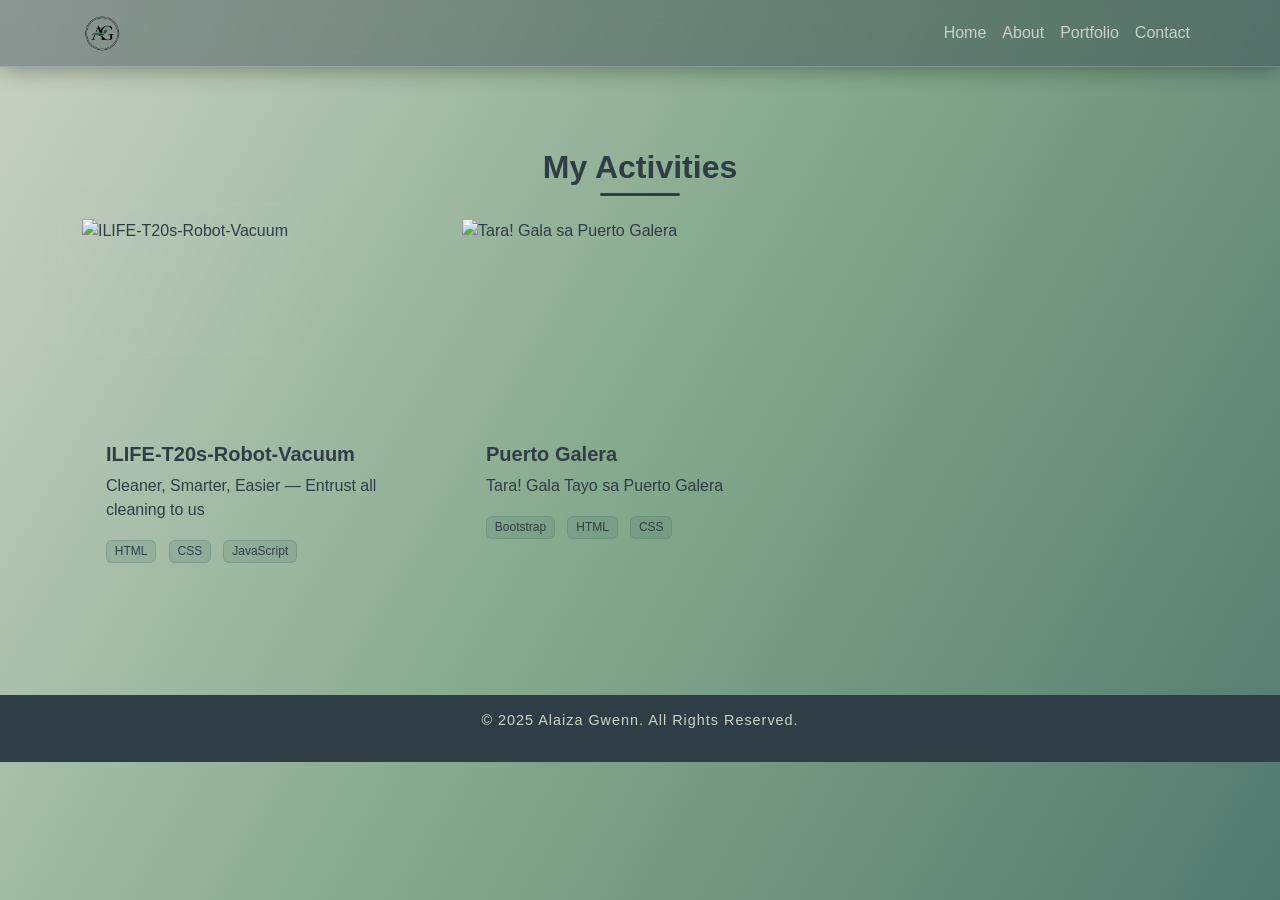
==== activities.html @ 0f711a20 "adding activities.html" ====
<!DOCTYPE html>
<html lang="en">
<head>
  <meta charset="UTF-8" />
  <meta name="viewport" content="width=device-width, initial-scale=1.0" />
  <title>Alaiza Gwenn | Activities</title>

  <link href="https://cdn.jsdelivr.net/npm/bootstrap@5.3.3/dist/css/bootstrap.min.css" rel="stylesheet">

  <style>
    body {
      font-family: 'Poppins', sans-serif;
      margin: 0;
      color: #2F3E46;
      background: linear-gradient(120deg, #CAD2C5, #84A98C, #52796F);
      background-size: cover;
      background-attachment: fixed;
    }

    /* Navbar */
    .navbar {
      background: rgba(47, 62, 70, 0.4);
      backdrop-filter: blur(10px);
      -webkit-backdrop-filter: blur(10px);
      border-bottom: 1px solid rgba(255, 255, 255, 0.2);
      box-shadow: 0 4px 20px rgba(0, 0, 0, 0.3);
    }

    .navbar-nav .nav-link {
      color: #CAD2C5 !important;
      font-weight: 500;
      transition: color 0.3s ease;
    }

    .navbar-nav .nav-link:hover,
    .navbar-nav .nav-link.active {
      color: #ffffff;
    }

    /* Section Title */
    .section-title {
      font-weight: 700;
      text-align: center;
      margin-bottom: 2rem;
      position: relative;
    }

    .section-title::after {
      content: '';
      position: absolute;
      bottom: -10px;
      left: 50%;
      transform: translateX(-50%);
      width: 80px;
      height: 3px;
      background-color: #2F3E46;
      border-radius: 2px;
    }

    /* Card Styles */
    .activity-card {
      background: rgba(255, 255, 255, 0.25);
      border-radius: 15px;
      overflow: hidden;
      box-shadow: 0 8px 25px rgba(0, 0, 0, 0.15);
      transition: transform 0.3s ease, box-shadow 0.3s ease;
      height: 100%;
      text-decoration: none;
      color: inherit;
      backdrop-filter: blur(10px);
      -webkit-backdrop-filter: blur(10px);
    }

    .activity-card:hover {
      transform: translateY(-10px);
      box-shadow: 0 12px 30px rgba(0, 0, 0, 0.25);
    }

    .activity-img {
      height: 200px;
      overflow: hidden;
    }

    .activity-img img {
      width: 100%;
      height: 100%;
      object-fit: cover;
      transition: transform 0.5s ease;
    }

    .activity-card:hover img {
      transform: scale(1.05);
    }

    .activity-content {
      padding: 1.5rem;
    }

    .badge-custom {
      background: rgba(82, 121, 111, 0.2);
      color: #2F3E46;
      border: 1px solid rgba(82, 121, 111, 0.3);
      font-weight: 500;
    }

    footer {
      background-color: #2F3E46;
      color: #CAD2C5;
      text-align: center;
      padding: 15px 0;
      margin-top: 60px;
      font-size: 0.9rem;
      letter-spacing: 1px;
    }
  </style>
</head>
<body>

  <!-- Navbar -->
  <nav class="navbar navbar-expand-lg navbar-dark fixed-top">
    <div class="container">
      <a class="navbar-brand" href="index.html">
        <img src="logo_name.png" alt="Logo" style="height:40px; width:auto;">
      </a>

      <button class="navbar-toggler" type="button" data-bs-toggle="collapse" data-bs-target="#navbarNav">
        <span class="navbar-toggler-icon"></span>
      </button>

      <div class="collapse navbar-collapse justify-content-end" id="navbarNav">
        <ul class="navbar-nav">
          <li class="nav-item"><a class="nav-link" href="index.html#home">Home</a></li>
          <li class="nav-item"><a class="nav-link" href="index.html#about">About</a></li>
          <li class="nav-item"><a class="nav-link active" href="activities.html">Portfolio</a></li>
          <li class="nav-item"><a class="nav-link" href="index.html#contact">Contact</a></li>
        </ul>
      </div>
    </div>
  </nav>

  <!-- Activities Section -->
  <section class="py-5" style="margin-top: 100px;">
    <div class="container">
      <h2 class="section-title">My Activities</h2>

      <div class="row g-4">

        <!-- Activity 4 -->
        <div class="col-md-6 col-lg-4">
          <a href="https://alaizagwenn.github.io/ILIFE-T20s-Robot-Vacuum/" target="_blank" class="activity-card">
            <div class="activity-img">
              <img src="https://my.iliferobot.com/u_file/photo/products_detail/t20s_m/T20s_03-1.png" alt="ILIFE-T20s-Robot-Vacuum">
            </div>
            <div class="activity-content">
              <h5 class="fw-bold">ILIFE-T20s-Robot-Vacuum</h5>
              <p>Cleaner, Smarter, Easier — Entrust all cleaning to us</p>
              <div class="mt-3">
                <span class="badge badge-custom me-2">HTML</span>
                <span class="badge badge-custom me-2">CSS</span>
                <span class="badge badge-custom">JavaScript</span>
              </div>
            </div>
          </a>
        </div>

        <!-- Activity 5 -->
        <div class="col-md-6 col-lg-4">
          <a href="https://alaizagwenn.github.io/Puerto-Galera/" target="_blank" class="activity-card">
            <div class="activity-img">
              <img src="images/the_view_point.jpg" alt="Tara! Gala sa Puerto Galera">
            </div>
            <div class="activity-content">
              <h5 class="fw-bold">Puerto Galera</h5>
              <p>Tara! Gala Tayo sa Puerto Galera</p>
              <div class="mt-3">
                <span class="badge badge-custom me-2">Bootstrap</span>
                <span class="badge badge-custom me-2">HTML</span>
                <span class="badge badge-custom">CSS</span>
              </div>
            </div>
          </a>
        </div>

      </div>
    </div>
  </section>

  <!-- Footer -->
  <footer>
    <p>&copy; 2025 Alaiza Gwenn. All Rights Reserved.</p>
  </footer>

  <script src="https://cdn.jsdelivr.net/npm/bootstrap@5.3.3/dist/js/bootstrap.bundle.min.js"></script>
</body>
</html>
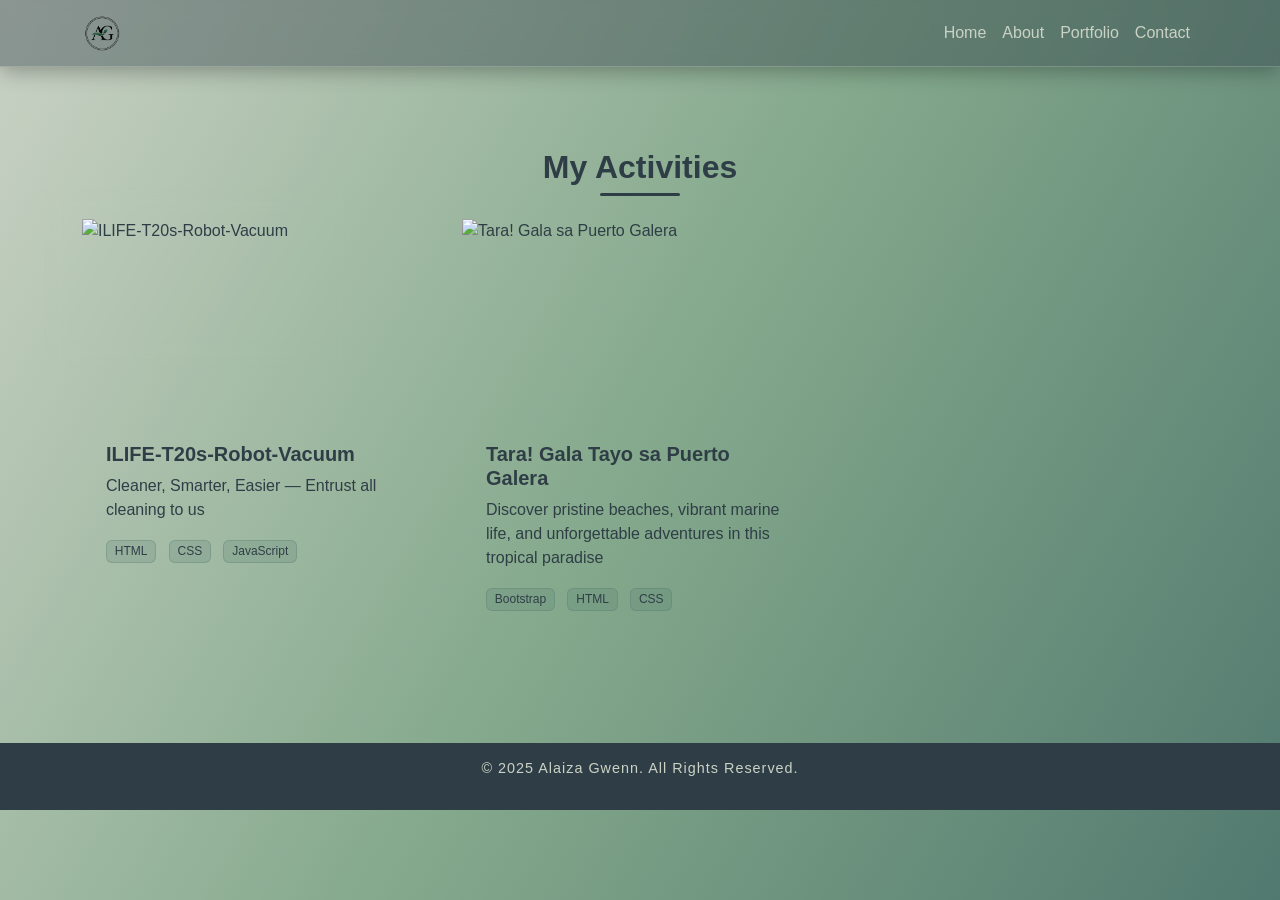
==== commit 4d2d7241: "add activities" ====
--- a/activities.html
+++ b/activities.html
@@ -170,8 +170,8 @@
               <img src="images/the_view_point.jpg" alt="Tara! Gala sa Puerto Galera">
             </div>
             <div class="activity-content">
-              <h5 class="fw-bold">Puerto Galera</h5>
-              <p>Tara! Gala Tayo sa Puerto Galera</p>
+              <h5 class="fw-bold">Tara! Gala Tayo sa Puerto Galera</h5>
+              <p>Discover pristine beaches, vibrant marine life, and unforgettable adventures in this tropical paradise</p>
               <div class="mt-3">
                 <span class="badge badge-custom me-2">Bootstrap</span>
                 <span class="badge badge-custom me-2">HTML</span>
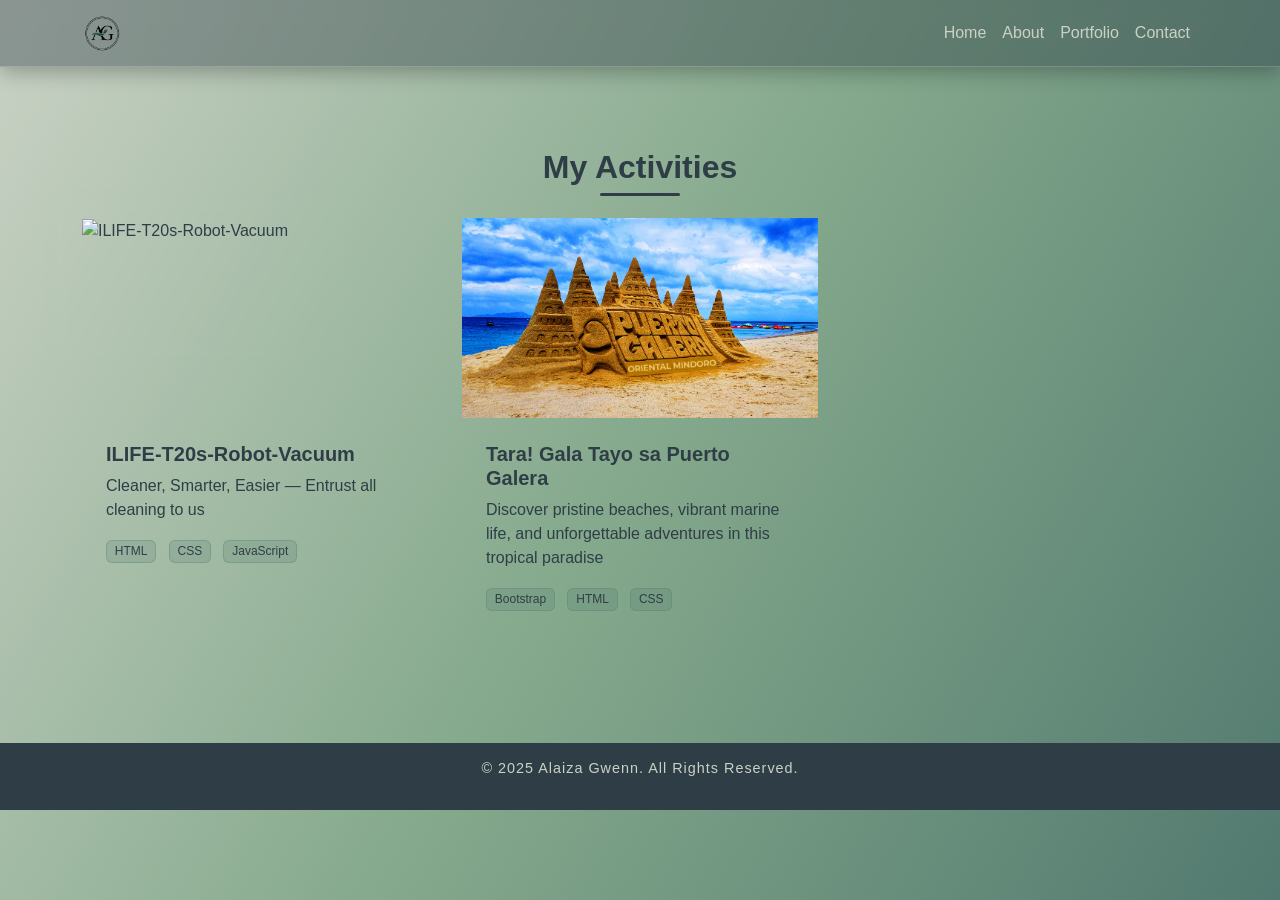
==== commit 1944e46c: "update index" ====
--- a/activities.html
+++ b/activities.html
@@ -167,7 +167,7 @@
         <div class="col-md-6 col-lg-4">
           <a href="https://alaizagwenn.github.io/Puerto-Galera/" target="_blank" class="activity-card">
             <div class="activity-img">
-              <img src="images/the_view_point.jpg" alt="Tara! Gala sa Puerto Galera">
+              <img src="images/bgpic.jpg" alt="Tara! Gala sa Puerto Galera">
             </div>
             <div class="activity-content">
               <h5 class="fw-bold">Tara! Gala Tayo sa Puerto Galera</h5>
@@ -193,3 +193,4 @@
   <script src="https://cdn.jsdelivr.net/npm/bootstrap@5.3.3/dist/js/bootstrap.bundle.min.js"></script>
 </body>
 </html>
+
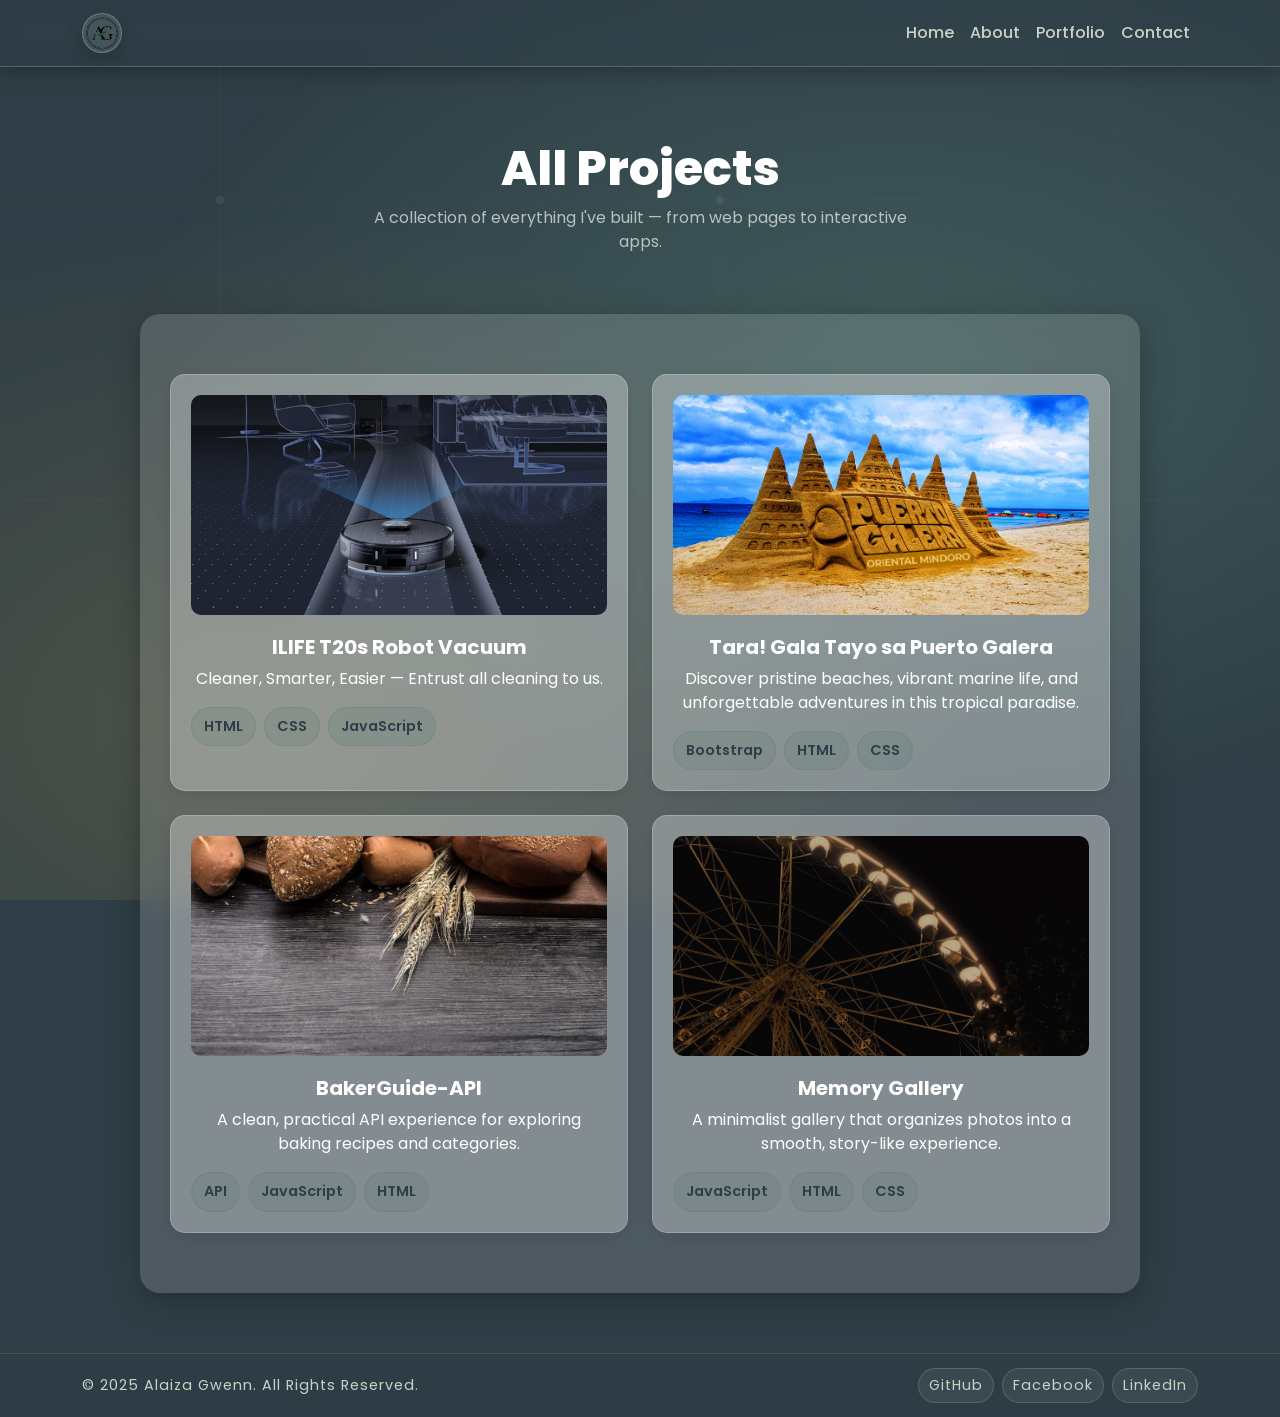
==== commit 559e7958: "hupdated designs" ====
--- a/activities.html
+++ b/activities.html
@@ -3,130 +3,118 @@
 <head>
   <meta charset="UTF-8" />
   <meta name="viewport" content="width=device-width, initial-scale=1.0" />
-  <title>Alaiza Gwenn | Activities</title>
-
+  <title>All Projects | Alaiza Gwenn</title>
+
+  <link rel="preconnect" href="https://fonts.googleapis.com">
+  <link rel="preconnect" href="https://fonts.gstatic.com" crossorigin>
+  <link href="https://fonts.googleapis.com/css2?family=Poppins:wght@300;400;500;600;700&display=swap" rel="stylesheet">
   <link href="https://cdn.jsdelivr.net/npm/bootstrap@5.3.3/dist/css/bootstrap.min.css" rel="stylesheet">
 
   <style>
+    :root {
+      --sage: #CAD2C5; --sage-2: #84A98C; --accent: #52796F; --dark: #2F3E46;
+    }
+    html { scroll-behavior: smooth; scroll-padding-top: 90px; }
     body {
-      font-family: 'Poppins', sans-serif;
-      margin: 0;
-      color: #2F3E46;
-      background: linear-gradient(120deg, #CAD2C5, #84A98C, #52796F);
-      background-size: cover;
+      font-family: 'Poppins', sans-serif; margin: 0; color: #2F3E46;
+      overflow-x: hidden; min-height: 100vh;
+      background:
+        radial-gradient(ellipse at 70% 40%, rgba(82,121,111,0.25) 0%, rgba(47,62,70,0) 60%),
+        radial-gradient(ellipse at 20% 80%, rgba(201,168,76,0.10) 0%, rgba(47,62,70,0) 50%),
+        #2F3E46;
       background-attachment: fixed;
     }
 
-    /* Navbar */
-    .navbar {
-      background: rgba(47, 62, 70, 0.4);
-      backdrop-filter: blur(10px);
-      -webkit-backdrop-filter: blur(10px);
-      border-bottom: 1px solid rgba(255, 255, 255, 0.2);
-      box-shadow: 0 4px 20px rgba(0, 0, 0, 0.3);
-    }
-
-    .navbar-nav .nav-link {
-      color: #CAD2C5 !important;
-      font-weight: 500;
-      transition: color 0.3s ease;
-    }
-
-    .navbar-nav .nav-link:hover,
-    .navbar-nav .nav-link.active {
-      color: #ffffff;
-    }
-
-    /* Section Title */
-    .section-title {
-      font-weight: 700;
-      text-align: center;
-      margin-bottom: 2rem;
-      position: relative;
-    }
-
-    .section-title::after {
-      content: '';
-      position: absolute;
-      bottom: -10px;
-      left: 50%;
-      transform: translateX(-50%);
-      width: 80px;
-      height: 3px;
-      background-color: #2F3E46;
-      border-radius: 2px;
-    }
-
-    /* Card Styles */
-    .activity-card {
-      background: rgba(255, 255, 255, 0.25);
-      border-radius: 15px;
-      overflow: hidden;
-      box-shadow: 0 8px 25px rgba(0, 0, 0, 0.15);
-      transition: transform 0.3s ease, box-shadow 0.3s ease;
-      height: 100%;
-      text-decoration: none;
-      color: inherit;
-      backdrop-filter: blur(10px);
-      -webkit-backdrop-filter: blur(10px);
-    }
-
-    .activity-card:hover {
-      transform: translateY(-10px);
-      box-shadow: 0 12px 30px rgba(0, 0, 0, 0.25);
-    }
-
-    .activity-img {
-      height: 200px;
-      overflow: hidden;
-    }
-
-    .activity-img img {
-      width: 100%;
-      height: 100%;
-      object-fit: cover;
-      transition: transform 0.5s ease;
-    }
-
-    .activity-card:hover img {
-      transform: scale(1.05);
-    }
-
-    .activity-content {
-      padding: 1.5rem;
-    }
-
-    .badge-custom {
-      background: rgba(82, 121, 111, 0.2);
-      color: #2F3E46;
-      border: 1px solid rgba(82, 121, 111, 0.3);
-      font-weight: 500;
-    }
-
-    footer {
-      background-color: #2F3E46;
-      color: #CAD2C5;
-      text-align: center;
-      padding: 15px 0;
-      margin-top: 60px;
-      font-size: 0.9rem;
-      letter-spacing: 1px;
-    }
+    .global-bg {
+      position: fixed; inset: 0; z-index: 0; pointer-events: none;
+      background:
+        radial-gradient(ellipse at 70% 40%, rgba(82,121,111,0.28) 0%, rgba(47,62,70,0) 60%),
+        radial-gradient(ellipse at 20% 80%, rgba(201,168,76,0.10) 0%, rgba(47,62,70,0) 50%);
+    }
+    .global-lines { position: fixed; inset: 0; z-index: 0; opacity: 0.07; pointer-events: none; overflow: hidden; }
+    .global-lines svg { width: 100%; height: 100%; }
+
+    .navbar-glass {
+      background: rgba(47,62,70,0.4) !important; backdrop-filter: blur(10px);
+      border-bottom: 1px solid rgba(255,255,255,0.2); box-shadow: 0 4px 20px rgba(0,0,0,0.3);
+    }
+    .navbar-glass .nav-link {
+      color: var(--sage) !important; font-weight: 500;
+      transition: color 0.25s ease, transform 0.25s ease; border-radius: 999px; padding: 0.45rem 0.75rem;
+    }
+    .navbar-glass .nav-link:hover { color: #ffffff !important; transform: translateY(-1px); }
+    .logo-circle {
+      width: 40px; height: 40px; border-radius: 999px; overflow: hidden;
+      border: 1px solid rgba(255,255,255,0.22); background: rgba(255,255,255,0.12);
+      display: flex; align-items: center; justify-content: center; box-shadow: 0 8px 20px rgba(0,0,0,0.18);
+    }
+    .logo-circle img { width: 100%; height: 100%; object-fit: cover; }
+    .page-hero {
+      padding: 140px 0 60px; text-align: center; color: white; position: relative; z-index: 2;
+    }
+    .page-hero h1 { font-weight: 800; font-size: clamp(2rem, 4vw, 3rem); }
+    .page-hero p  { color: rgba(255,255,255,0.65); max-width: 560px; margin: 0 auto; }
+    .section-panel {
+      background: rgba(255,255,255,0.15); border-radius: 20px;
+      backdrop-filter: blur(15px); box-shadow: 0 8px 30px rgba(0,0,0,0.25);
+      margin: 0 auto 60px; width: 85%; max-width: 1000px;
+      padding: 60px 30px; text-align: center; color: white; position: relative; z-index: 2;
+    }
+    .project-link { text-decoration: none; color: inherit; }
+    .project-card {
+      background: rgba(255,255,255,0.3); border-radius: 15px; overflow: hidden;
+      box-shadow: 0 4px 15px rgba(0,0,0,0.1); border: 1px solid rgba(255,255,255,0.22);
+      transition: transform 0.25s ease, box-shadow 0.25s ease; height: 100%;
+    }
+    .project-card:hover { transform: translateY(-7px); box-shadow: 0 12px 30px rgba(0,0,0,0.2); }
+    .project-img {
+      width: calc(100% - 40px); height: 220px; object-fit: cover; display: block;
+      border-radius: 10px; margin: 20px auto; transition: transform 0.35s ease;
+    }
+    .project-card:hover .project-img { transform: scale(1.04); }
+    .project-body { padding: 0 20px 20px 20px; }
+    .project-badge {
+      display: inline-block; padding: 8px 12px; border-radius: 999px;
+      background: rgba(82,121,111,0.18); border: 1px solid rgba(82,121,111,0.28);
+      color: var(--dark); font-weight: 600; font-size: 0.9rem;
+    }
+    .site-footer {
+      background: rgba(47,62,70,0.65); backdrop-filter: blur(10px);
+      border-top: 1px solid rgba(255,255,255,0.10); color: var(--sage);
+      font-size: 0.9rem; letter-spacing: 1px; padding: 14px 0; position: relative; z-index: 2;
+    }
+    .footer-social a {
+      color: var(--sage); text-decoration: none; transition: color 0.2s ease, transform 0.2s ease;
+      display: inline-flex; padding: 6px 10px; border-radius: 999px;
+      border: 1px solid rgba(255,255,255,0.15); background: rgba(255,255,255,0.06);
+    }
+    .footer-social a:hover { color: #ffffff; transform: translateY(-1px); }
   </style>
 </head>
 <body>
 
-  <!-- Navbar -->
-  <nav class="navbar navbar-expand-lg navbar-dark fixed-top">
+  <div class="global-bg" aria-hidden="true"></div>
+  <div class="global-lines" aria-hidden="true">
+    <svg viewBox="0 0 1440 900" preserveAspectRatio="xMidYMid slice">
+      <line x1="0" y1="200" x2="1440" y2="200" stroke="white" stroke-width="0.5"/>
+      <line x1="0" y1="500" x2="1440" y2="500" stroke="white" stroke-width="0.5"/>
+      <line x1="300" y1="0" x2="300" y2="900" stroke="white" stroke-width="0.5"/>
+      <line x1="800" y1="0" x2="800" y2="900" stroke="white" stroke-width="0.5"/>
+      <line x1="1200" y1="0" x2="1200" y2="900" stroke="white" stroke-width="0.5"/>
+      <circle cx="300" cy="200" r="4" fill="white"/>
+      <circle cx="800" cy="200" r="4" fill="white"/>
+      <circle cx="1200" cy="500" r="4" fill="white"/>
+    </svg>
+  </div>
+
+  <nav class="navbar navbar-expand-lg navbar-dark fixed-top navbar-glass">
     <div class="container">
-      <a class="navbar-brand" href="index.html">
-        <img src="logo_name.png" alt="Logo" style="height:40px; width:auto;">
+      <a class="navbar-brand" href="index.html" aria-label="Home">
+        <div class="logo-circle"><img src="logo_name.png" alt="Alaiza Gwenn logo"></div>
       </a>
-
       <button class="navbar-toggler" type="button" data-bs-toggle="collapse" data-bs-target="#navbarNav">
         <span class="navbar-toggler-icon"></span>
       </button>
-
       <div class="collapse navbar-collapse justify-content-end" id="navbarNav">
         <ul class="navbar-nav">
           <li class="nav-item"><a class="nav-link" href="index.html#home">Home</a></li>
@@ -138,59 +126,91 @@
     </div>
   </nav>
 
-  <!-- Activities Section -->
-  <section class="py-5" style="margin-top: 100px;">
-    <div class="container">
-      <h2 class="section-title">My Activities</h2>
-
-      <div class="row g-4">
-
-        <!-- Activity 4 -->
-        <div class="col-md-6 col-lg-4">
-          <a href="https://alaizagwenn.github.io/ILIFE-T20s-Robot-Vacuum/" target="_blank" class="activity-card">
-            <div class="activity-img">
-              <img src="https://my.iliferobot.com/u_file/photo/products_detail/t20s_m/T20s_03-1.png" alt="ILIFE-T20s-Robot-Vacuum">
-            </div>
-            <div class="activity-content">
-              <h5 class="fw-bold">ILIFE-T20s-Robot-Vacuum</h5>
-              <p>Cleaner, Smarter, Easier — Entrust all cleaning to us</p>
-              <div class="mt-3">
-                <span class="badge badge-custom me-2">HTML</span>
-                <span class="badge badge-custom me-2">CSS</span>
-                <span class="badge badge-custom">JavaScript</span>
-              </div>
-            </div>
-          </a>
-        </div>
-
-        <!-- Activity 5 -->
-        <div class="col-md-6 col-lg-4">
-          <a href="https://alaizagwenn.github.io/Puerto-Galera/" target="_blank" class="activity-card">
-            <div class="activity-img">
-              <img src="images/bgpic.jpg" alt="Tara! Gala sa Puerto Galera">
-            </div>
-            <div class="activity-content">
-              <h5 class="fw-bold">Tara! Gala Tayo sa Puerto Galera</h5>
-              <p>Discover pristine beaches, vibrant marine life, and unforgettable adventures in this tropical paradise</p>
-              <div class="mt-3">
-                <span class="badge badge-custom me-2">Bootstrap</span>
-                <span class="badge badge-custom me-2">HTML</span>
-                <span class="badge badge-custom">CSS</span>
-              </div>
-            </div>
-          </a>
-        </div>
-
+  <div class="page-hero">
+    <h1>All Projects</h1>
+    <p class="mt-2">A collection of everything I've built — from web pages to interactive apps.</p>
+  </div>
+
+  <section class="section-panel">
+    <div class="row g-4">
+      <div class="col-md-6">
+        <a href="https://alaizagwenn.github.io/ILIFE-T20s-Robot-Vacuum/" target="_blank" class="project-link">
+          <div class="project-card">
+            <img src="images/robot.png" alt="ILIFE T20s Robot Vacuum" class="project-img">
+            <div class="project-body">
+              <h5 class="fw-bold mb-2">ILIFE T20s Robot Vacuum</h5>
+              <p>Cleaner, Smarter, Easier — Entrust all cleaning to us.</p>
+              <div class="mt-3 d-flex flex-wrap gap-2">
+                <span class="project-badge">HTML</span>
+                <span class="project-badge">CSS</span>
+                <span class="project-badge">JavaScript</span>
+              </div>
+            </div>
+          </div>
+        </a>
+      </div>
+      <div class="col-md-6">
+        <a href="https://alaizagwenn.github.io/Puerto-Galera/" target="_blank" class="project-link">
+          <div class="project-card">
+            <img src="images/bgpic.jpg" alt="Tara! Gala Tayo sa Puerto Galera" class="project-img">
+            <div class="project-body">
+              <h5 class="fw-bold mb-2">Tara! Gala Tayo sa Puerto Galera</h5>
+              <p>Discover pristine beaches, vibrant marine life, and unforgettable adventures in this tropical paradise.</p>
+              <div class="mt-3 d-flex flex-wrap gap-2">
+                <span class="project-badge">Bootstrap</span>
+                <span class="project-badge">HTML</span>
+                <span class="project-badge">CSS</span>
+              </div>
+            </div>
+          </div>
+        </a>
+      </div>
+      <div class="col-md-6">
+        <a href="https://alaizagwenn.github.io/BakerGuide-API/" target="_blank" class="project-link">
+          <div class="project-card">
+            <img src="images/bakepic3.jpg" alt="BakerGuide-API" class="project-img">
+            <div class="project-body">
+              <h5 class="fw-bold mb-2">BakerGuide-API</h5>
+              <p>A clean, practical API experience for exploring baking recipes and categories.</p>
+              <div class="mt-3 d-flex flex-wrap gap-2">
+                <span class="project-badge">API</span>
+                <span class="project-badge">JavaScript</span>
+                <span class="project-badge">HTML</span>
+              </div>
+            </div>
+          </div>
+        </a>
+      </div>
+      <div class="col-md-6">
+        <a href="https://alaizagwenn.github.io/Gallery/" target="_blank" class="project-link">
+          <div class="project-card">
+            <img src="images/pic1.jpg" alt="Memory Gallery" class="project-img">
+            <div class="project-body">
+              <h5 class="fw-bold mb-2">Memory Gallery</h5>
+              <p>A minimalist gallery that organizes photos into a smooth, story-like experience.</p>
+              <div class="mt-3 d-flex flex-wrap gap-2">
+                <span class="project-badge">JavaScript</span>
+                <span class="project-badge">HTML</span>
+                <span class="project-badge">CSS</span>
+              </div>
+            </div>
+          </div>
+        </a>
       </div>
     </div>
   </section>
 
-  <!-- Footer -->
-  <footer>
-    <p>&copy; 2025 Alaiza Gwenn. All Rights Reserved.</p>
+  <footer class="site-footer">
+    <div class="container d-flex justify-content-between align-items-center flex-wrap gap-3">
+      <p style="margin:0;">&copy; 2025 Alaiza Gwenn. All Rights Reserved.</p>
+      <div class="footer-social d-flex flex-wrap gap-2">
+        <a href="https://github.com/alaizagwenn" target="_blank">GitHub</a>
+        <a href="https://www.facebook.com/" target="_blank">Facebook</a>
+        <a href="https://www.linkedin.com/" target="_blank">LinkedIn</a>
+      </div>
+    </div>
   </footer>
 
   <script src="https://cdn.jsdelivr.net/npm/bootstrap@5.3.3/dist/js/bootstrap.bundle.min.js"></script>
 </body>
 </html>
-
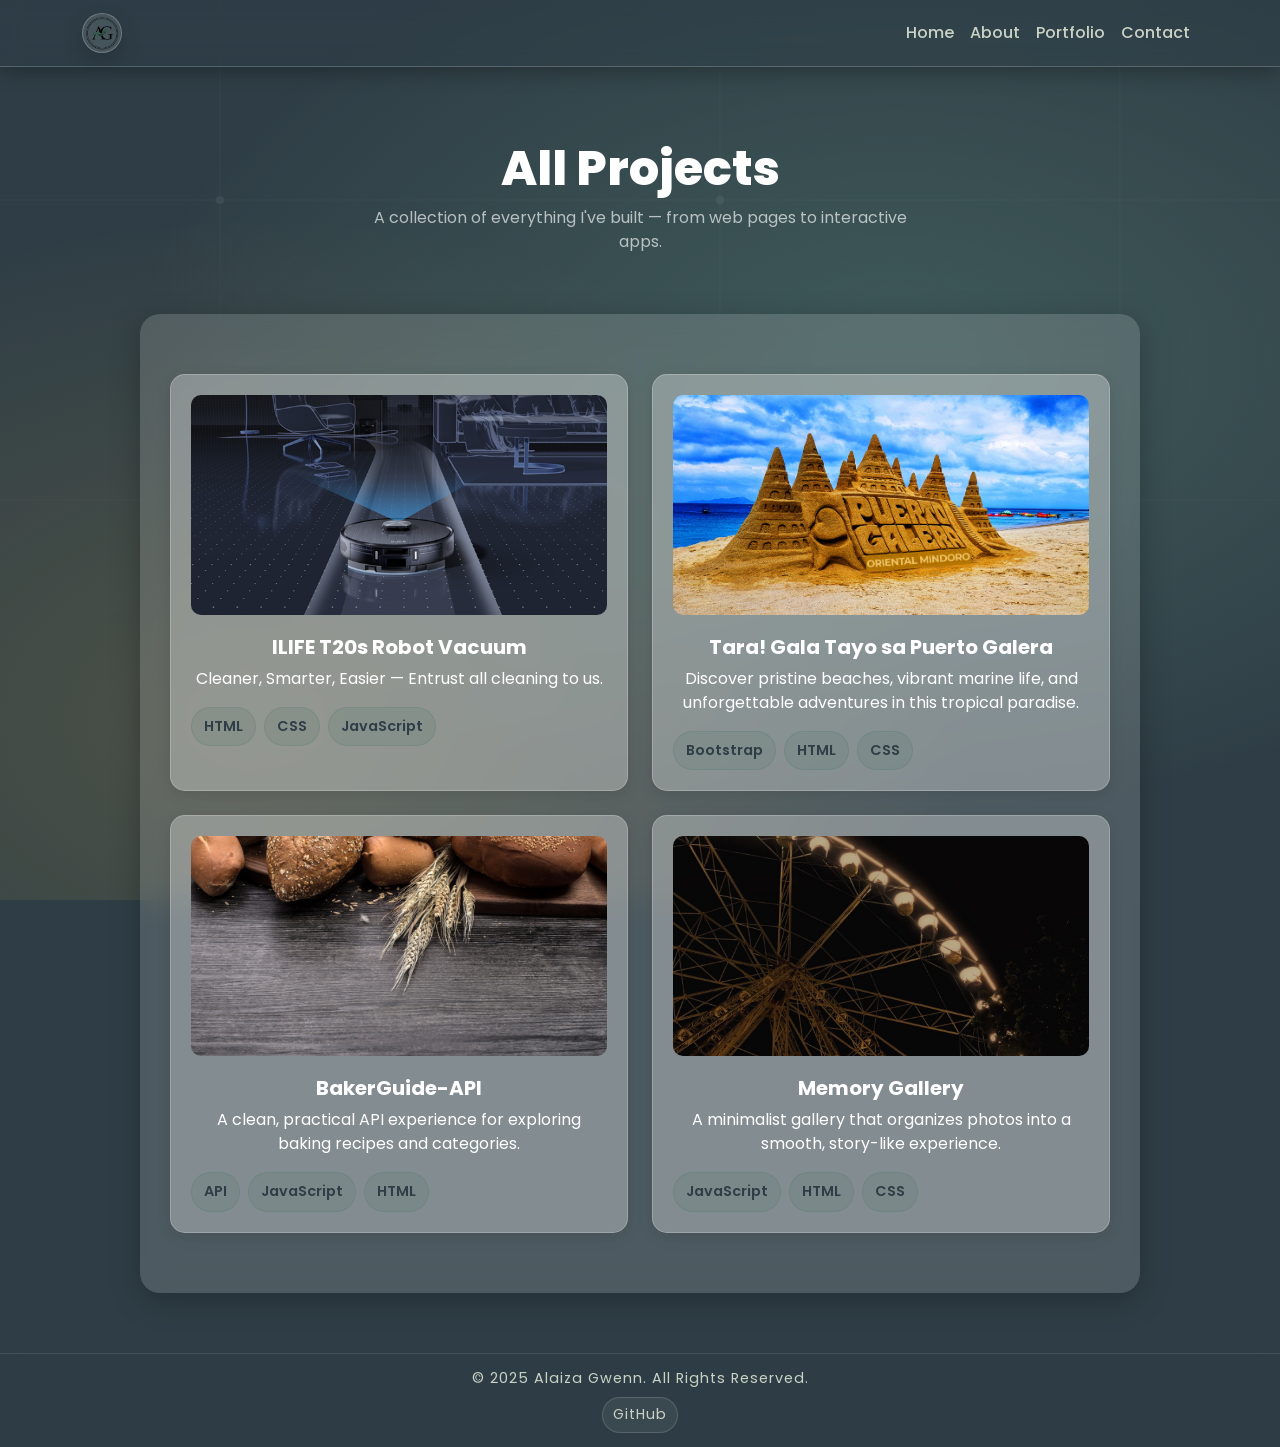
==== commit 206792b0: "update activity footer" ====
--- a/activities.html
+++ b/activities.html
@@ -201,15 +201,14 @@
   </section>
 
   <footer class="site-footer">
-    <div class="container d-flex justify-content-between align-items-center flex-wrap gap-3">
-      <p style="margin:0;">&copy; 2025 Alaiza Gwenn. All Rights Reserved.</p>
-      <div class="footer-social d-flex flex-wrap gap-2">
-        <a href="https://github.com/alaizagwenn" target="_blank">GitHub</a>
-        <a href="https://www.facebook.com/" target="_blank">Facebook</a>
-        <a href="https://www.linkedin.com/" target="_blank">LinkedIn</a>
-      </div>
+  <div class="container text-center">
+    <p class="mb-2">&copy; 2025 Alaiza Gwenn. All Rights Reserved.</p>
+
+    <div class="footer-social">
+      <a href="https://github.com/alaizagwenn" target="_blank">GitHub</a>
     </div>
-  </footer>
+  </div>
+</footer>
 
   <script src="https://cdn.jsdelivr.net/npm/bootstrap@5.3.3/dist/js/bootstrap.bundle.min.js"></script>
 </body>
